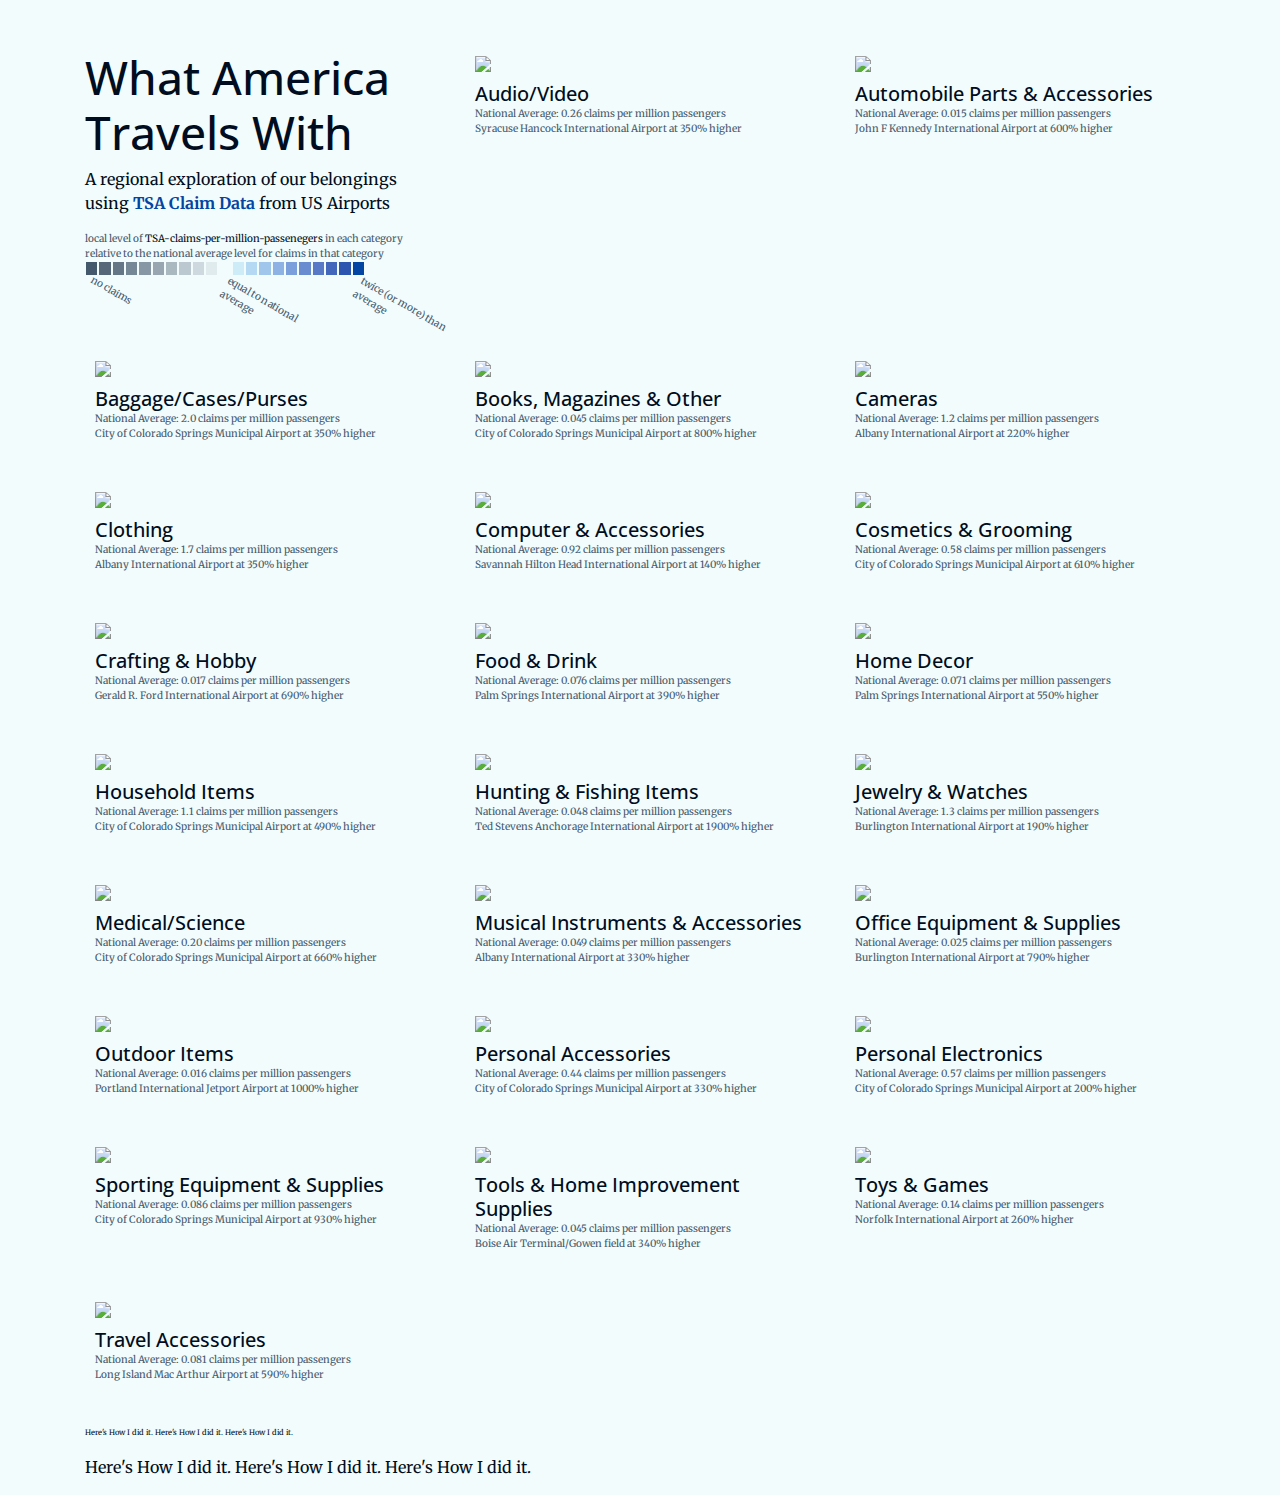
==== viz/index.html @ 0105aae8 "initial dump" ====
<!doctype html>
<html lang="en">
  <head>
    <!-- Required meta tags -->
    <meta charset="utf-8">
    <meta name="viewport" content="width=device-width, initial-scale=1, shrink-to-fit=no">

    <link rel="icon"
      type="image/png"
      href="./img/favicon.png">

    <!-- Bootstrap CSS -->
    <link rel="stylesheet" href="https://maxcdn.bootstrapcdn.com/bootstrap/4.0.0/css/bootstrap.min.css" integrity="sha384-Gn5384xqQ1aoWXA+058RXPxPg6fy4IWvTNh0E263XmFcJlSAwiGgFAW/dAiS6JXm" crossorigin="anonymous">
    <link href="https://fonts.googleapis.com/css?family=Merriweather|Open+Sans:600" rel="stylesheet">
    <link rel="stylesheet" href="./css/styles.css">

    <title>What America Travels With</title>
  </head>
  <body>

    <div class="container">
      <div class="row">
        <div class="col-12 col-md-8 col-lg-4">
          <h1>What America Travels With</h1>
          <p>A regional exploration of our belongings using
            <a href="https://www.dhs.gov/tsa-claims-data" target="_blank">TSA Claim Data</a> from US Airports
          </p>
          <div class="legend">
          </div>
        </div>

        <!-- D3 gonna dump some stuff in here -->

      </div>
    </div>

    <div class="container">
      <p class="finePrint">
        Here's How I did it.
        Here's How I did it.
        Here's How I did it.
      </p>
      <p class="footer">
        Here's How I did it.
        Here's How I did it.
        Here's How I did it.
      </p>
    </div>


    <!-- Optional JavaScript -->
    <!-- jQuery first, then Popper.js, then Bootstrap JS -->
    <script src="https://code.jquery.com/jquery-3.2.1.slim.min.js" integrity="sha384-KJ3o2DKtIkvYIK3UENzmM7KCkRr/rE9/Qpg6aAZGJwFDMVNA/GpGFF93hXpG5KkN" crossorigin="anonymous"></script>
    <script src="https://cdnjs.cloudflare.com/ajax/libs/popper.js/1.12.9/umd/popper.min.js" integrity="sha384-ApNbgh9B+Y1QKtv3Rn7W3mgPxhU9K/ScQsAP7hUibX39j7fakFPskvXusvfa0b4Q" crossorigin="anonymous"></script>
    <script src="https://maxcdn.bootstrapcdn.com/bootstrap/4.0.0/js/bootstrap.min.js" integrity="sha384-JZR6Spejh4U02d8jOt6vLEHfe/JQGiRRSQQxSfFWpi1MquVdAyjUar5+76PVCmYl" crossorigin="anonymous"></script>
    <script src="./js/d3.v3.min.js" ></script>
    <script src="./js/domBuilder.js" ></script>
    <script>
    var colorList = ['#45596c','#556779','#657787','#768795','#8797a3','#98a6b1','#aab8c0','#bcc8cf','#cdd9de','#e0ebed','#f2fcfc','#cdecf7','#b5d9f2','#a1c6eb','#8db2e3','#7b9fda','#698cd0','#5779c6','#4368bb','#2b55af','#0245a3'];


    var legendDescription = d3.select('.legend')
                      .append("div")
                      .attr("class","description")
                      .style("width","100%")
                      .html("local level of <span class='highlight'>TSA-claims-per-million-passenegers</span>"+
                            " in each category relative to the national average level for claims in that category");
    var gradient = d3.select('.legend')
                      .append("div")
                      .attr("class","gradient")
                      .style("width","80%");
    gradient.selectAll('.gradientbox')
                      .data(colorList)
                      .enter()
                      .append("div")
                      .attr("class","gradientbox")
                      .attr("id",function(d,i){return ("gradientbox_"+i);})
                      .style("width","4.7618%")
                      .style("background-color",function(d){return d;})
                      .style("border","0.5px solid #f2fcfc");
    var label = d3.select('.legend')
                      .append("div")
                      .attr("class","labels")
                      .style("width","100%");
    label.append("div")
          .attr("class","legendLabel")
          .style("width","38%")
              .append("div")
              .attr("class","legendLabelTextHolder")
                  .append("div")
                  .attr("class","legendLabelText")
                  .html("no claims");
    label.append("div")
          .attr("class","legendLabel")
          .style("width","38%")
              .append("div")
              .attr("class","legendLabelTextHolder")
                  .append("div")
                  .attr("class","legendLabelText")
                  .html("equal to national average");
    label.append("div")
          .attr("class","legendLabel")
          .style("width","23%")
              .append("div")
              .attr("class","legendLabelTextHolder")
                  .append("div")
                  .attr("class","legendLabelText")
                  .html("twice (or more) than average");

    </script>
  </body>
</html>
---- viz/css/styles.css ----
/* STYLE */
body{
  background-color: #f2fcfc;
  font-family: 'Merriweather', serif;
  color: #000D20;
}
h1, h2, h3, h4, h5{
  font-family: 'Open Sans', sans-serif;
  color: #000D20;
}
h1{
  font-size: 2.85rem;
}
a{
  color: #0245a3;
  font-weight: bold;
}
.row{
  margin-top:50px;
}


/* LEGEND */
.legend{
  margin-top:10px;
  margin-bottom:40px;
  font-size: 10px;
  color: #45596c;
  text-align: left;
}
.highlight{
  color: #000D20;
}
.gradient{
  height: 15px;
}
.gradientbox{
  display: inline-block;
  height: 15px;
}
.labels{
  margin-top: 20px;
}
.legendLabel{
  display: inline-block;
}
.legendLabelTextHolder{
  width: 100px;
  height: 15px;
  float: left;
}
.legendLabelText{
  float: left;
  width: 100px;
  transform: rotate(30deg);
}



/* SMALL MULTIPLES */
.categoryDiv{
  margin-bottom: 45px;
  padding-left:  25px;
  padding-right: 25px;
}
.categoryTitle{
  margin-top: 8px;
  font-size: 20px;
  text-transform: capitalize;
  margin-bottom: 0px;
  color: #000D20;
}
.categoryAvg, .categoryWinner{
  margin-top: 0px;
  font-size: 10px;
  color: #45596c;
  margin-bottom: 0px;
}


/* BOTTOM */
.finePrint{
  font-size: 7.5px;
}
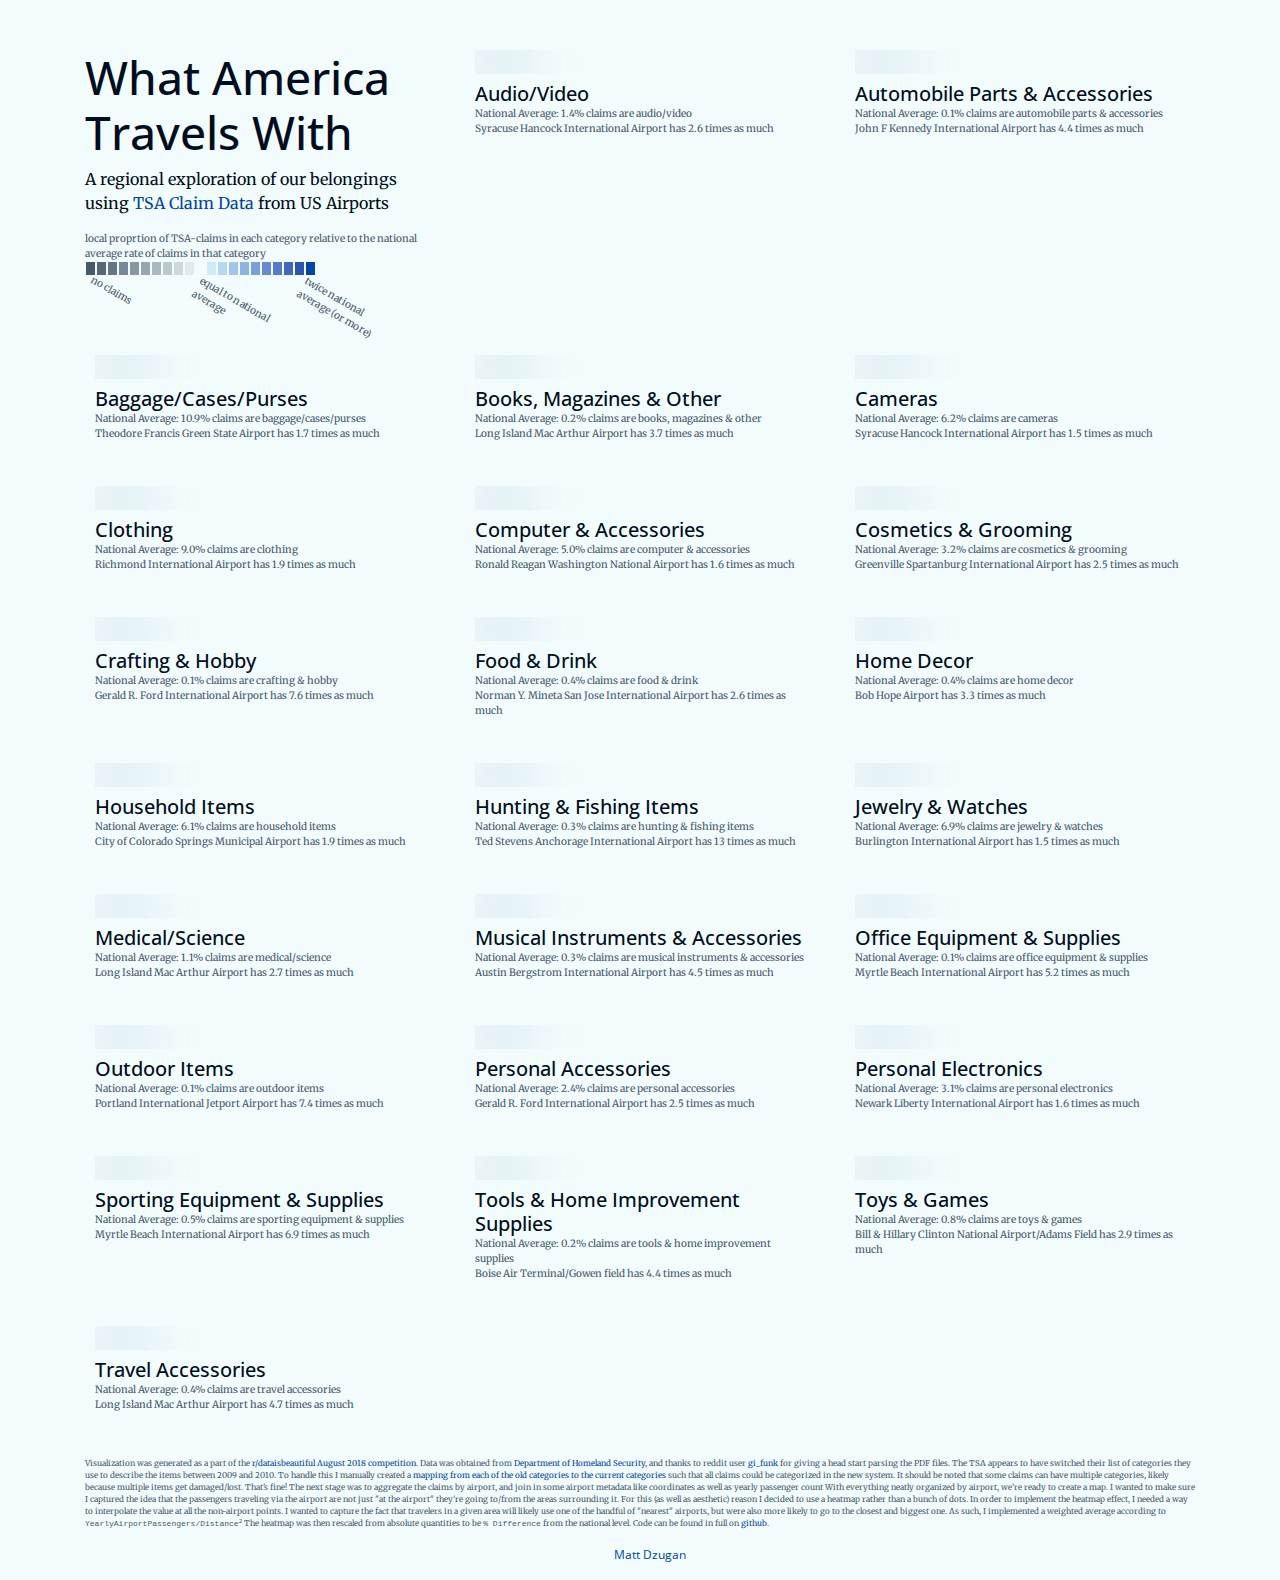
==== commit e1e02b7f: "i think finished" ====
--- a/viz/index.html
+++ b/viz/index.html
@@ -13,6 +13,11 @@
     <link rel="stylesheet" href="https://maxcdn.bootstrapcdn.com/bootstrap/4.0.0/css/bootstrap.min.css" integrity="sha384-Gn5384xqQ1aoWXA+058RXPxPg6fy4IWvTNh0E263XmFcJlSAwiGgFAW/dAiS6JXm" crossorigin="anonymous">
     <link href="https://fonts.googleapis.com/css?family=Merriweather|Open+Sans:600" rel="stylesheet">
     <link rel="stylesheet" href="./css/styles.css">
+    <link rel="stylesheet" href="https://use.fontawesome.com/releases/v5.3.1/css/all.css" integrity="sha384-mzrmE5qonljUremFsqc01SB46JvROS7bZs3IO2EmfFsd15uHvIt+Y8vEf7N7fWAU" crossorigin="anonymous">
+
+    <!-- Dank Lazy Load Stuff -->
+    <link rel="stylesheet" href="./css/progressive-image.min.css">
+    <script src="./js/progressive-image.min.js"></script>
 
     <title>What America Travels With</title>
   </head>
@@ -36,14 +41,36 @@
 
     <div class="container">
       <p class="finePrint">
-        Here's How I did it.
-        Here's How I did it.
-        Here's How I did it.
+        Visualization was generated as a part of the <a href="https://www.reddit.com/r/dataisbeautiful/comments/950j3n/battle_dataviz_battle_for_the_month_of_august/" target="_blank">r/dataisbeautiful August 2018 competition</a>.
+
+        Data was obtained from <a href="https://www.dhs.gov/tsa-claims-data" target="_blank">Department of Homeland Security</a>, and thanks to reddit user <a href="https://www.reddit.com/user/gi_funk" target="_blank">gi_funk</a> for giving a head start parsing the PDF files.
+
+        The TSA appears to have switched their list of categories they use to describe the items between 2009 and 2010.
+        To handle this I manually created a <a href="https://github.com/mattdzugan/tsaClaims/blob/master/dump/mapping.csv" target="_blank">mapping from each of the old categories to the current categories</a> such that all claims could be categorized in the new system.
+
+        It should be noted that some claims can have multiple categories, likely because multiple items get damaged/lost. That's fine!
+
+        The next stage was to aggregate the claims by airport, and join in some airport metadata like coordinates as well as yearly passenger count
+
+        With everything neatly organized by airport, we're ready to create a map.
+        I wanted to make sure I captured the idea that the passengers traveling via the airport are not just "at the airport" they're going to/from the areas surrounding it.
+        For this (as well as aesthetic) reason I decided to use a heatmap rather than a bunch of dots.
+
+        In order to implement the heatmap effect, I needed a way to interpolate the value at all the non-airport points.
+        I wanted to capture the fact that travelers in a given area will likely use one of the handful of "nearest" airports, but were also more likely to go to the closest and biggest one.
+        As such, I implemented a weighted average according to <span class="code">YearlyAirportPassengers/Distance<sup>2</sup></span>
+
+        The heatmap was then rescaled from absolute quantities to be <span class="code">% Difference</span> from the national level.
+
+        Code can be found in full on <a href="https://github.com/mattdzugan/tsaClaims" target="_blank">github</a>.
       </p>
       <p class="footer">
-        Here's How I did it.
-        Here's How I did it.
-        Here's How I did it.
+        <a href="https://github.com/mattdzugan/tsaClaims" target="_blank">
+          <i class="fab fa-github"></i>
+        </a>
+        <a href="http://mattdzugan.com" target="_blank">
+          Matt Dzugan
+        </a>
       </p>
     </div>
 
@@ -63,12 +90,12 @@
                       .append("div")
                       .attr("class","description")
                       .style("width","100%")
-                      .html("local level of <span class='highlight'>TSA-claims-per-million-passenegers</span>"+
-                            " in each category relative to the national average level for claims in that category");
+                      .html("local proprtion of <span class='highlight'>TSA-claims</span>"+
+                            " in each category relative to the national average rate of claims in that category");
     var gradient = d3.select('.legend')
                       .append("div")
-                      .attr("class","gradient")
-                      .style("width","80%");
+                      .attr("class","gradient");
+                      // /.style("width","80%");
     gradient.selectAll('.gradientbox')
                       .data(colorList)
                       .enter()
@@ -84,7 +111,7 @@
                       .style("width","100%");
     label.append("div")
           .attr("class","legendLabel")
-          .style("width","38%")
+          .style("width","30%")
               .append("div")
               .attr("class","legendLabelTextHolder")
                   .append("div")
@@ -92,7 +119,7 @@
                   .html("no claims");
     label.append("div")
           .attr("class","legendLabel")
-          .style("width","38%")
+          .style("width","30%")
               .append("div")
               .attr("class","legendLabelTextHolder")
                   .append("div")
@@ -100,12 +127,12 @@
                   .html("equal to national average");
     label.append("div")
           .attr("class","legendLabel")
-          .style("width","23%")
+          .style("width","40%")
               .append("div")
               .attr("class","legendLabelTextHolder")
                   .append("div")
                   .attr("class","legendLabelText")
-                  .html("twice (or more) than average");
+                  .html("twice national average (or more)");
 
     </script>
   </body>
--- a/viz/css/styles.css
+++ b/viz/css/styles.css
@@ -13,7 +13,6 @@
 }
 a{
   color: #0245a3;
-  font-weight: bold;
 }
 .row{
   margin-top:50px;
@@ -29,10 +28,11 @@
   text-align: left;
 }
 .highlight{
-  color: #000D20;
+
 }
 .gradient{
   height: 15px;
+  width:66%;
 }
 .gradientbox{
   display: inline-block;
@@ -80,5 +80,19 @@
 
 /* BOTTOM */
 .finePrint{
-  font-size: 7.5px;
+  color: #45596c;
+  font-size: 8px;
 }
+.code{
+  font-family: monospace;
+}
+.footer{
+  font-size: 12px;
+  text-align: center;
+  width: 100%;
+  font-family: 'Open Sans', sans-serif;
+}
+.footer a{
+  margin-left: 10px;
+  margin-right: 10px;
+}
--- a/viz/css/progressive-image.min.css
+++ b/viz/css/progressive-image.min.css
@@ -0,0 +1 @@
+.progressive{position:relative;display:block;overflow:hidden;outline:none}.progressive img{display:block;width:100%;max-width:none;height:auto;border:0 none}.progressive img.preview{filter:blur(2vw);transform:scale(1.05)}.progressive img.reveal{position:absolute;left:0;top:0;will-change:transform,opacity;animation:progressiveReveal 0.15s ease-out}@keyframes progressiveReveal{0%{transform:scale(1.05);opacity:0}100%{transform:scale(1);opacity:1}}
